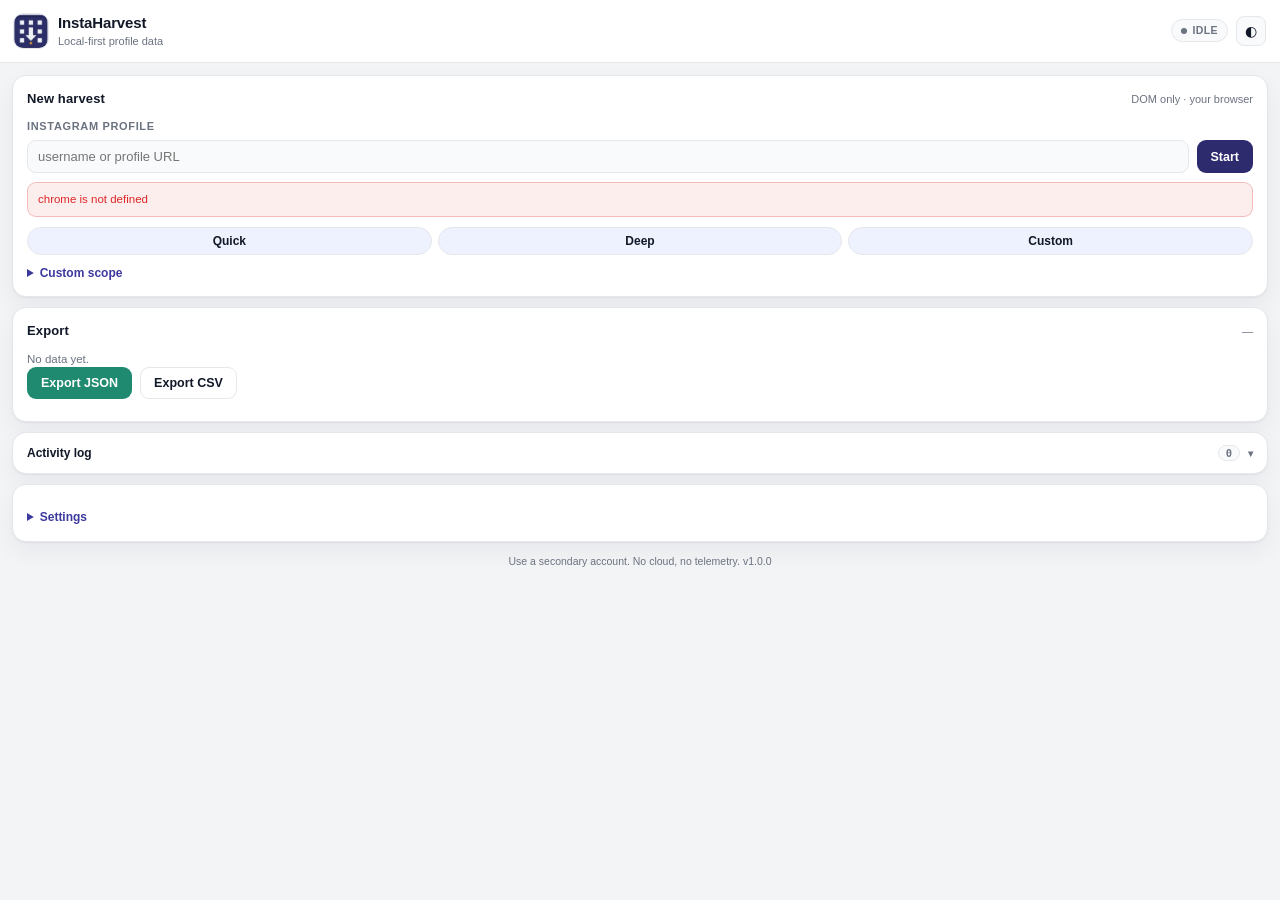
==== src/panel/panel.html @ 09737851 "backup and initialize" ====
<!doctype html>
<html lang="en" data-theme="auto">
  <head>
    <meta charset="utf-8" />
    <meta name="viewport" content="width=device-width, initial-scale=1" />
    <title>InstaHarvest</title>
    <link rel="stylesheet" href="panel.css" />
  </head>
  <body>
    <header class="app-header">
      <div class="brand">
        <img class="brand-icon" src="../../icons/Icon-48.png" alt="" />
        <div class="brand-text">
          <div class="brand-name">InstaHarvest</div>
          <div class="brand-tag">Local-first profile data</div>
        </div>
      </div>
      <div class="header-right">
        <span id="statusBadge" class="badge badge-idle">Idle</span>
        <button id="themeBtn" class="icon-btn" type="button" title="Toggle theme" aria-label="Toggle theme">◐</button>
      </div>
    </header>

    <main class="stack">
      <section class="card">
        <div class="card-head">
          <h2>New harvest</h2>
          <span class="hint-inline">DOM only · your browser</span>
        </div>

        <label class="field-label" for="profileInput">Instagram profile</label>
        <div class="row">
          <input id="profileInput" type="text" spellcheck="false" autocomplete="off" placeholder="username or profile URL" />
          <button id="startBtn" class="btn btn-primary" type="button">Start</button>
        </div>
        <div id="setupError" class="inline-error" hidden></div>

        <div class="presets" role="group" aria-label="Preset">
          <button class="chip" data-preset="quick" type="button">Quick</button>
          <button class="chip" data-preset="deep" type="button">Deep</button>
          <button class="chip" data-preset="custom" type="button">Custom</button>
        </div>
        <p class="hint" id="presetHint"></p>

        <details id="customBox" class="custom">
          <summary>Custom scope</summary>
          <div class="checks">
            <label><input type="checkbox" data-res="profile" /> Profile details</label>
            <label><input type="checkbox" data-res="posts" /> Posts</label>
            <label><input type="checkbox" data-res="reels" /> Reels</label>
            <label><input type="checkbox" data-res="followers" /> Followers</label>
            <label><input type="checkbox" data-res="following" /> Following</label>
            <label><input type="checkbox" data-res="comments" /> Comments</label>
            <label><input type="checkbox" data-res="likers" /> Likers</label>
            <label><input type="checkbox" data-res="carousel" /> Carousel slides</label>
          </div>
          <div class="caps-grid">
            <label>Max posts <input id="capPosts" type="number" min="0" step="1" /></label>
            <label>Max followers <input id="capFollowers" type="number" min="0" step="50" /></label>
            <label>Max following <input id="capFollowing" type="number" min="0" step="50" /></label>
            <label>Max likers / post <input id="capLikers" type="number" min="0" step="50" /></label>
            <label>Max comments / post <input id="capComments" type="number" min="0" step="50" /></label>
          </div>
        </details>
      </section>

      <section class="card" id="progressCard" hidden>
        <div class="card-head">
          <h2>Harvest</h2>
          <span id="jobMeta" class="hint-inline"></span>
        </div>
        <div class="job-line">
          <strong id="jobProfile">@</strong>
          <span id="jobState" class="state-pill state-pending">pending</span>
        </div>
        <div class="bar"><div id="jobBar" class="bar-fill"></div></div>
        <div id="stepsList" class="steps"></div>
        <div id="jobMessage" class="job-message" hidden></div>
        <div id="jobError" class="inline-error" hidden>
          <span id="jobErrorText"></span>
          <button id="retryInlineBtn" class="link-btn" type="button">Retry</button>
        </div>
        <div id="selectorsWarning" class="inline-warn" hidden></div>
      </section>

      <section class="card confirm" id="confirmCard" hidden>
        <div class="card-head">
          <h2 id="confirmTitle">Confirm</h2>
          <span class="badge badge-waiting">waiting for you</span>
        </div>
        <p id="confirmInstruction" class="confirm-text"></p>
        <p id="confirmWarning" class="inline-warn" hidden></p>
        <div class="confirm-actions">
          <button id="confirmBtn" class="btn btn-primary" type="button">Confirm</button>
          <button id="openBtn" class="btn btn-ghost" type="button" hidden>Open it for me</button>
        </div>
        <div class="confirm-secondary">
          <button id="skipBtn" class="link-btn" type="button">Skip this step</button>
          <button id="cancelBtn" class="link-btn danger-text" type="button">Cancel harvest</button>
        </div>
      </section>

      <section class="card" id="controlsCard" hidden>
        <div class="controls">
          <button id="pauseBtn" class="btn btn-ghost" type="button">Pause</button>
          <button id="resumeBtn" class="btn btn-primary" type="button" hidden>Resume</button>
          <button id="retryBtn" class="btn btn-ghost" type="button" hidden>Retry</button>
          <button id="stopBtn" class="btn btn-danger-ghost" type="button">Stop</button>
          <button id="newBtn" class="btn btn-ghost" type="button" hidden>New harvest</button>
        </div>
        <div class="controls-secondary">
          <button id="debugBtn" class="link-btn" type="button">Copy debug info</button>
        </div>
        <p id="sessionNote" class="hint" hidden></p>
      </section>

      <section class="card" id="exportCard">
        <div class="card-head">
          <h2>Export</h2>
          <span id="exportProfile" class="hint-inline">—</span>
        </div>
        <p id="exportCounts" class="hint">No data yet.</p>
        <div class="row">
          <button id="exportJsonBtn" class="btn btn-secondary" type="button">Export JSON</button>
          <button id="exportCsvBtn" class="btn btn-ghost" type="button">Export CSV</button>
        </div>
        <p id="exportNote" class="hint"></p>
      </section>

      <section class="card log-card">
        <button id="logToggle" class="log-toggle" type="button" aria-expanded="false">
          <span>Activity log</span>
          <span id="logCount" class="log-count">0</span>
          <span class="chev" aria-hidden="true">▾</span>
        </button>
        <div id="logBody" class="log-body" hidden>
          <div class="log-actions">
            <button id="clearLogBtn" class="link-btn" type="button">Clear log</button>
          </div>
          <ul id="logList" class="log-list"></ul>
        </div>
      </section>

      <section class="card settings">
        <details>
          <summary>Settings</summary>
          <div class="settings-body">
            <div class="settings-group">
              <div class="settings-title">Pacing</div>
              <label class="range-row">
                <span>Min delay</span>
                <input id="pacingMin" type="range" min="700" max="2000" step="50" />
                <span id="pacingMinVal" class="mono"></span>
              </label>
              <label class="range-row">
                <span>Max delay</span>
                <input id="pacingMax" type="range" min="700" max="2000" step="50" />
                <span id="pacingMaxVal" class="mono"></span>
              </label>
              <p class="hint">Every scroll and click is followed by a randomized pause inside this range.</p>
            </div>
            <div class="settings-group">
              <div class="settings-title">Caps</div>
              <div class="caps-grid">
                <label>Max posts <input id="setMaxPosts" type="number" min="0" /></label>
                <label>Max followers <input id="setMaxFollowers" type="number" min="0" /></label>
                <label>Max following <input id="setMaxFollowing" type="number" min="0" /></label>
                <label>Max likers / post <input id="setMaxLikers" type="number" min="0" /></label>
                <label>Max comments / post <input id="setMaxComments" type="number" min="0" /></label>
              </div>
            </div>
            <div class="settings-group">
              <div class="settings-title">Daily limits</div>
              <div class="caps-grid">
                <label>Profiles / day <input id="setMaxProfiles" type="number" min="1" /></label>
                <label>Minutes / day <input id="setMaxMinutes" type="number" min="1" /></label>
                <label>Break reminder <input id="setWarnMinutes" type="number" min="5" /></label>
              </div>
            </div>
            <div class="settings-save">
              <button id="saveSettingsBtn" class="btn btn-primary" type="button">Save settings</button>
              <span id="settingsNote" class="hint"></span>
            </div>
          </div>
        </details>
      </section>

      <footer class="app-footer">
        <span>Use a secondary account. No cloud, no telemetry. v<span id="versionText"></span></span>
      </footer>
    </main>

    <script type="module" src="panel.js"></script>
  </body>
</html>
---- src/panel/panel.css ----
:root {
  --primary: #2d2a6e;
  --primary-lift: #3d3a9e;
  --accent: #f5a524;
  --teal: #1f8a70;
  --red: #dc2626;
  --ink: #111827;
  --bg: #f3f4f6;
  --surface: #ffffff;
  --surface-soft: #f9fafb;
  --border: #e5e7eb;
  --text: #111827;
  --muted: #6b7280;
  --chip-bg: #eef2ff;
  --chip-active: #2d2a6e;
  --shadow: 0 1px 2px rgba(17, 24, 39, 0.05), 0 10px 24px rgba(17, 24, 39, 0.05);
  --mono: ui-monospace, SFMono-Regular, Menlo, Consolas, monospace;
}

:root[data-theme='dark'] {
  --primary: #3d3a9e;
  --primary-lift: #5754c9;
  --accent: #f5a524;
  --teal: #35b394;
  --red: #f87171;
  --ink: #e5e7eb;
  --bg: #0b0f1a;
  --surface: #151a2a;
  --surface-soft: #1b2233;
  --border: #232a3d;
  --text: #e5e7eb;
  --muted: #9ca3af;
  --chip-bg: #1e2740;
  --chip-active: #3d3a9e;
  --shadow: 0 1px 2px rgba(0, 0, 0, 0.4), 0 12px 28px rgba(0, 0, 0, 0.25);
}

@media (prefers-color-scheme: dark) {
  :root[data-theme='auto'] {
    --primary: #3d3a9e;
    --primary-lift: #5754c9;
    --accent: #f5a524;
    --teal: #35b394;
    --red: #f87171;
    --ink: #e5e7eb;
    --bg: #0b0f1a;
    --surface: #151a2a;
    --surface-soft: #1b2233;
    --border: #232a3d;
    --text: #e5e7eb;
    --muted: #9ca3af;
    --chip-bg: #1e2740;
    --chip-active: #3d3a9e;
    --shadow: 0 1px 2px rgba(0, 0, 0, 0.4), 0 12px 28px rgba(0, 0, 0, 0.25);
  }
}

* {
  box-sizing: border-box;
}

[hidden] {
  display: none !important;
}

html,
body {
  margin: 0;
  padding: 0;
}

body {
  background: var(--bg);
  color: var(--text);
  font-family: -apple-system, BlinkMacSystemFont, 'Segoe UI', Roboto, Helvetica, Arial, sans-serif;
  font-size: 13px;
  line-height: 1.45;
  min-width: 320px;
}

.app-header {
  position: sticky;
  top: 0;
  z-index: 5;
  display: flex;
  align-items: center;
  justify-content: space-between;
  gap: 10px;
  padding: 12px 14px;
  background: var(--surface);
  border-bottom: 1px solid var(--border);
}

.brand {
  display: flex;
  align-items: center;
  gap: 10px;
  min-width: 0;
}

.brand-icon {
  width: 34px;
  height: 34px;
  border-radius: 9px;
  box-shadow: 0 0 0 1px var(--border);
}

.brand-name {
  font-weight: 700;
  font-size: 15px;
  letter-spacing: -0.01em;
  color: var(--ink);
}

.brand-tag {
  font-size: 11px;
  color: var(--muted);
}

.header-right {
  display: flex;
  align-items: center;
  gap: 8px;
}

.icon-btn {
  width: 30px;
  height: 30px;
  border-radius: 8px;
  border: 1px solid var(--border);
  background: var(--surface-soft);
  color: var(--text);
  cursor: pointer;
  font-size: 14px;
  line-height: 1;
}

.icon-btn:hover {
  border-color: var(--primary-lift);
  color: var(--primary-lift);
}

.stack {
  display: flex;
  flex-direction: column;
  gap: 10px;
  padding: 12px;
}

.card {
  background: var(--surface);
  border: 1px solid var(--border);
  border-radius: 14px;
  padding: 14px;
  box-shadow: var(--shadow);
}

.card-head {
  display: flex;
  align-items: baseline;
  justify-content: space-between;
  gap: 8px;
  margin-bottom: 10px;
}

h2 {
  margin: 0;
  font-size: 13px;
  font-weight: 700;
  letter-spacing: 0.01em;
}

.hint-inline {
  font-size: 11px;
  color: var(--muted);
  white-space: nowrap;
  overflow: hidden;
  text-overflow: ellipsis;
  max-width: 55%;
}

.field-label {
  display: block;
  font-size: 11px;
  font-weight: 600;
  text-transform: uppercase;
  letter-spacing: 0.06em;
  color: var(--muted);
  margin-bottom: 6px;
}

.row {
  display: flex;
  gap: 8px;
}

input[type='text'],
input[type='number'] {
  width: 100%;
  min-width: 0;
  padding: 8px 10px;
  border-radius: 9px;
  border: 1px solid var(--border);
  background: var(--surface-soft);
  color: var(--text);
  font-size: 13px;
  outline: none;
}

input[type='text']:focus,
input[type='number']:focus {
  border-color: var(--primary-lift);
  box-shadow: 0 0 0 3px rgba(61, 58, 158, 0.15);
}

.btn {
  border-radius: 9px;
  border: 1px solid transparent;
  padding: 8px 13px;
  font-size: 12.5px;
  font-weight: 600;
  cursor: pointer;
  white-space: nowrap;
  transition: transform 0.02s ease, background 0.15s ease, border-color 0.15s ease;
}

.btn:active {
  transform: translateY(1px);
}

.btn-primary {
  background: var(--primary);
  color: #fff;
}

.btn-primary:hover {
  background: var(--primary-lift);
}

.btn-secondary {
  background: var(--teal);
  color: #fff;
}

.btn-secondary:hover {
  filter: brightness(1.06);
}

.btn-ghost {
  background: transparent;
  color: var(--text);
  border-color: var(--border);
}

.btn-ghost:hover {
  border-color: var(--primary-lift);
  color: var(--primary-lift);
}

.btn-danger-ghost {
  background: transparent;
  color: var(--red);
  border-color: rgba(220, 38, 38, 0.4);
}

.btn-danger-ghost:hover {
  background: rgba(220, 38, 38, 0.08);
}

.btn:disabled {
  opacity: 0.5;
  cursor: not-allowed;
}

.link-btn {
  background: none;
  border: none;
  padding: 0;
  color: var(--primary-lift);
  font-size: 12px;
  cursor: pointer;
  text-decoration: underline;
  text-underline-offset: 2px;
}

.danger-text {
  color: var(--red);
}

.presets {
  display: flex;
  gap: 6px;
  margin-top: 10px;
}

.chip {
  flex: 1;
  padding: 6px 8px;
  border-radius: 999px;
  border: 1px solid var(--border);
  background: var(--chip-bg);
  color: var(--text);
  font-size: 12px;
  font-weight: 600;
  cursor: pointer;
}

.chip:hover {
  border-color: var(--primary-lift);
}

.chip.active {
  background: var(--chip-active);
  border-color: var(--chip-active);
  color: #fff;
}

.hint {
  margin: 8px 0 0;
  font-size: 11.5px;
  color: var(--muted);
}

.custom summary,
.settings summary {
  cursor: pointer;
  font-size: 12px;
  font-weight: 600;
  color: var(--primary-lift);
  margin-top: 10px;
}

.checks {
  display: grid;
  grid-template-columns: 1fr 1fr;
  gap: 6px 10px;
  margin: 10px 0;
  font-size: 12px;
}

.checks label {
  display: flex;
  align-items: center;
  gap: 6px;
  color: var(--text);
}

input[type='checkbox'] {
  accent-color: var(--primary);
  width: 14px;
  height: 14px;
}

.caps-grid {
  display: grid;
  grid-template-columns: 1fr 1fr;
  gap: 8px;
  margin-top: 6px;
}

.caps-grid label {
  display: flex;
  flex-direction: column;
  gap: 4px;
  font-size: 11px;
  color: var(--muted);
}

.badge {
  display: inline-flex;
  align-items: center;
  gap: 5px;
  padding: 3px 9px;
  border-radius: 999px;
  font-size: 10.5px;
  font-weight: 700;
  text-transform: uppercase;
  letter-spacing: 0.04em;
  border: 1px solid transparent;
}

.badge::before {
  content: '';
  width: 6px;
  height: 6px;
  border-radius: 50%;
  background: currentColor;
}

.badge-idle {
  color: var(--muted);
  background: var(--surface-soft);
  border-color: var(--border);
}

.badge-running {
  color: var(--primary-lift);
  background: rgba(61, 58, 158, 0.12);
}

.badge-waiting {
  color: #b45309;
  background: rgba(245, 165, 36, 0.16);
}

.badge-done {
  color: var(--teal);
  background: rgba(31, 138, 112, 0.13);
}

.badge-paused,
.badge-stopped {
  color: var(--red);
  background: rgba(220, 38, 38, 0.1);
}

.job-line {
  display: flex;
  align-items: center;
  gap: 8px;
  margin-bottom: 8px;
}

.job-line strong {
  font-size: 14px;
}

.state-pill {
  font-size: 10px;
  font-weight: 700;
  text-transform: uppercase;
  letter-spacing: 0.04em;
  padding: 2px 8px;
  border-radius: 999px;
}

.state-pending {
  color: var(--muted);
  background: var(--surface-soft);
}

.state-running {
  color: var(--primary-lift);
  background: rgba(61, 58, 158, 0.14);
}

.state-waiting {
  color: #b45309;
  background: rgba(245, 165, 36, 0.18);
}

.state-done {
  color: var(--teal);
  background: rgba(31, 138, 112, 0.15);
}

.state-skipped {
  color: var(--muted);
  background: var(--surface-soft);
}

.state-error,
.state-stopped {
  color: var(--red);
  background: rgba(220, 38, 38, 0.12);
}

.bar {
  height: 8px;
  border-radius: 999px;
  background: var(--surface-soft);
  border: 1px solid var(--border);
  overflow: hidden;
}

.bar-fill {
  height: 100%;
  width: 0%;
  border-radius: 999px;
  background: linear-gradient(90deg, var(--primary-lift), var(--accent));
  transition: width 0.35s ease;
}

.steps {
  display: flex;
  flex-direction: column;
  gap: 6px;
  margin-top: 10px;
}

.step-row {
  display: grid;
  grid-template-columns: 1fr auto;
  gap: 4px 10px;
  padding: 8px 10px;
  border-radius: 10px;
  background: var(--surface-soft);
  border: 1px solid var(--border);
}

.step-label {
  font-weight: 600;
  font-size: 12px;
}

.step-count {
  font-family: var(--mono);
  font-size: 11px;
  color: var(--muted);
  text-align: right;
  white-space: nowrap;
}

.step-msg {
  grid-column: 1 / -1;
  font-size: 11px;
  color: var(--muted);
  overflow: hidden;
  text-overflow: ellipsis;
  white-space: nowrap;
}

.step-row.is-active {
  border-color: var(--accent);
  box-shadow: 0 0 0 1px rgba(245, 165, 36, 0.35);
}

.step-row.is-error {
  border-color: rgba(220, 38, 38, 0.5);
}

.job-message {
  margin-top: 10px;
  font-size: 12px;
  color: var(--muted);
}

.inline-error,
.inline-warn {
  display: flex;
  align-items: center;
  gap: 8px;
  flex-wrap: wrap;
  margin-top: 9px;
  padding: 8px 10px;
  border-radius: 9px;
  font-size: 11.5px;
  line-height: 1.4;
}

.inline-error {
  color: var(--red);
  background: rgba(220, 38, 38, 0.08);
  border: 1px solid rgba(220, 38, 38, 0.25);
}

.inline-warn {
  color: #92400e;
  background: rgba(245, 165, 36, 0.12);
  border: 1px solid rgba(245, 165, 36, 0.35);
}

:root[data-theme='dark'] .inline-warn {
  color: #fbbf24;
}

.confirm {
  border-left: 4px solid var(--accent);
}

.confirm-text {
  margin: 0 0 10px;
  font-size: 12.5px;
  line-height: 1.5;
}

.confirm-actions {
  display: flex;
  flex-wrap: wrap;
  gap: 8px;
}

.confirm-secondary {
  display: flex;
  justify-content: space-between;
  margin-top: 10px;
}

.controls {
  display: flex;
  flex-wrap: wrap;
  gap: 8px;
}

.controls-secondary {
  margin-top: 8px;
}

.log-card {
  padding: 0;
  overflow: hidden;
}

.log-toggle {
  width: 100%;
  display: flex;
  align-items: center;
  gap: 8px;
  padding: 12px 14px;
  background: none;
  border: none;
  color: var(--text);
  font-size: 12px;
  font-weight: 600;
  cursor: pointer;
  text-align: left;
}

.log-count {
  margin-left: auto;
  font-family: var(--mono);
  font-size: 10.5px;
  color: var(--muted);
  background: var(--surface-soft);
  border: 1px solid var(--border);
  border-radius: 999px;
  padding: 1px 7px;
}

.chev {
  font-size: 10px;
  color: var(--muted);
}

.log-body {
  border-top: 1px solid var(--border);
  padding: 8px 10px 10px;
}

.log-actions {
  text-align: right;
  padding: 2px 2px 6px;
}

.log-list {
  list-style: none;
  margin: 0;
  padding: 0;
  max-height: 190px;
  overflow-y: auto;
  font-family: var(--mono);
  font-size: 10.5px;
  line-height: 1.5;
}

.log-list li {
  display: grid;
  grid-template-columns: auto auto 1fr;
  gap: 7px;
  padding: 3px 0;
  border-bottom: 1px dashed var(--border);
}

.log-list li:last-child {
  border-bottom: none;
}

.log-time {
  color: var(--muted);
}

.log-level {
  text-transform: uppercase;
  font-size: 9px;
  font-weight: 700;
  letter-spacing: 0.05em;
  padding-top: 1px;
}

.log-info .log-level {
  color: var(--primary-lift);
}

.log-success .log-level {
  color: var(--teal);
}

.log-warn .log-level {
  color: #b45309;
}

.log-error .log-level {
  color: var(--red);
}

.settings-body {
  margin-top: 10px;
  display: flex;
  flex-direction: column;
  gap: 12px;
}

.settings-group {
  border-top: 1px solid var(--border);
  padding-top: 10px;
}

.settings-title {
  font-size: 11px;
  font-weight: 700;
  text-transform: uppercase;
  letter-spacing: 0.06em;
  color: var(--muted);
  margin-bottom: 6px;
}

.range-row {
  display: grid;
  grid-template-columns: 74px 1fr 52px;
  align-items: center;
  gap: 8px;
  font-size: 11.5px;
  color: var(--muted);
  margin-bottom: 4px;
}

input[type='range'] {
  width: 100%;
  accent-color: var(--accent);
}

.mono {
  font-family: var(--mono);
  font-size: 11px;
  text-align: right;
  color: var(--text);
}

.settings-save {
  display: flex;
  align-items: center;
  gap: 10px;
}

.app-footer {
  padding: 2px 4px 14px;
  font-size: 10.5px;
  color: var(--muted);
  text-align: center;
}
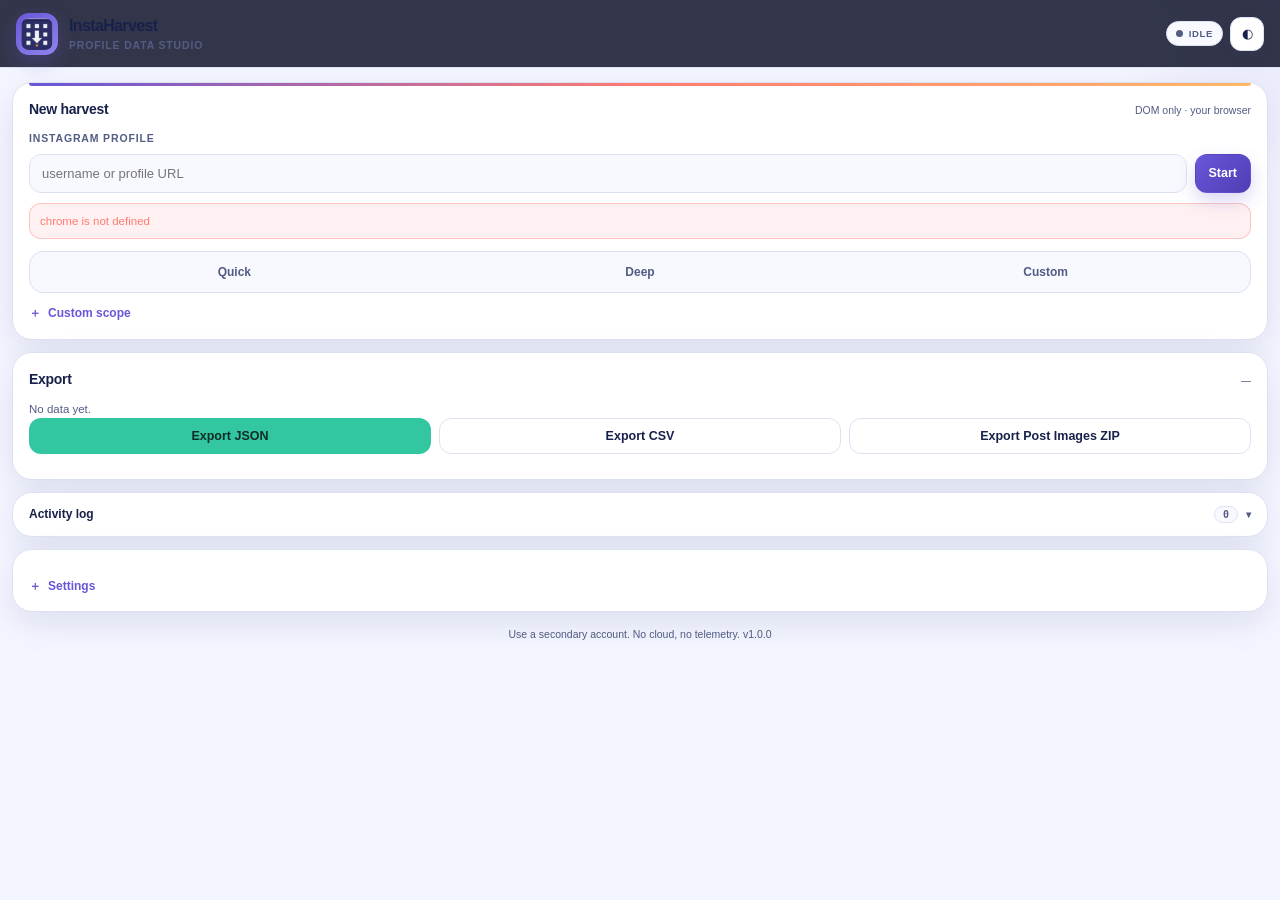
==== commit 63dc1a3f: "feat: overhaul UI, exports, documentation, and guide page" ====
--- a/src/panel/panel.html
+++ b/src/panel/panel.html
@@ -7,12 +7,28 @@
     <link rel="stylesheet" href="panel.css" />
   </head>
   <body>
+    <div id="splashScreen" class="splash-screen" role="status" aria-live="polite">
+      <div class="splash-orb splash-orb-one"></div>
+      <div class="splash-orb splash-orb-two"></div>
+      <div class="splash-card">
+        <div class="splash-logo-wrap">
+          <img class="splash-logo" src="../../icons/Icon-128.png" alt="InstaHarvest" />
+          <span class="splash-spark splash-spark-one">✦</span>
+          <span class="splash-spark splash-spark-two">✦</span>
+        </div>
+        <div class="splash-title">InstaHarvest</div>
+        <div class="splash-tag">Profile Data Studio</div>
+        <div class="splash-progress" aria-hidden="true"><span></span></div>
+        <div class="splash-status">Preparing your workspace…</div>
+      </div>
+    </div>
+
     <header class="app-header">
       <div class="brand">
         <img class="brand-icon" src="../../icons/Icon-48.png" alt="" />
         <div class="brand-text">
           <div class="brand-name">InstaHarvest</div>
-          <div class="brand-tag">Local-first profile data</div>
+          <div class="brand-tag">Profile Data Studio</div>
         </div>
       </div>
       <div class="header-right">
@@ -123,6 +139,7 @@
         <div class="row">
           <button id="exportJsonBtn" class="btn btn-secondary" type="button">Export JSON</button>
           <button id="exportCsvBtn" class="btn btn-ghost" type="button">Export CSV</button>
+          <button id="exportZipBtn" class="btn btn-ghost" type="button">Export Post Images ZIP</button>
         </div>
         <p id="exportNote" class="hint"></p>
       </section>
--- a/src/panel/panel.css
+++ b/src/panel/panel.css
@@ -1,158 +1,271 @@
 :root {
-  --primary: #2d2a6e;
-  --primary-lift: #3d3a9e;
-  --accent: #f5a524;
-  --teal: #1f8a70;
-  --red: #dc2626;
-  --ink: #111827;
-  --bg: #f3f4f6;
+  --ink: #18214a;
+  --ink-2: #535c83;
+  --canvas: #f4f6ff;
   --surface: #ffffff;
-  --surface-soft: #f9fafb;
-  --border: #e5e7eb;
-  --text: #111827;
-  --muted: #6b7280;
-  --chip-bg: #eef2ff;
-  --chip-active: #2d2a6e;
-  --shadow: 0 1px 2px rgba(17, 24, 39, 0.05), 0 10px 24px rgba(17, 24, 39, 0.05);
+  --surface-2: #f8f9ff;
+  --line: #dde2f3;
+  --line-strong: #cbd2eb;
+  --violet: #6857d9;
+  --violet-dark: #4e3eb4;
+  --violet-soft: #eeeafd;
+  --coral: #ff7b72;
+  --orange: #ffb768;
+  --mint: #32c7a1;
+  --mint-soft: #e7f9f3;
+  --shadow: 0 12px 34px rgba(38, 48, 105, 0.11);
   --mono: ui-monospace, SFMono-Regular, Menlo, Consolas, monospace;
 }
 
 :root[data-theme='dark'] {
-  --primary: #3d3a9e;
-  --primary-lift: #5754c9;
-  --accent: #f5a524;
-  --teal: #35b394;
-  --red: #f87171;
-  --ink: #e5e7eb;
-  --bg: #0b0f1a;
-  --surface: #151a2a;
-  --surface-soft: #1b2233;
-  --border: #232a3d;
-  --text: #e5e7eb;
-  --muted: #9ca3af;
-  --chip-bg: #1e2740;
-  --chip-active: #3d3a9e;
-  --shadow: 0 1px 2px rgba(0, 0, 0, 0.4), 0 12px 28px rgba(0, 0, 0, 0.25);
+  --ink: #f4f5ff;
+  --ink-2: #b0b6d3;
+  --canvas: #111427;
+  --surface: #191c31;
+  --surface-2: #20243a;
+  --line: #303550;
+  --line-strong: #444960;
+  --violet: #9785ff;
+  --violet-dark: #b2a6ff;
+  --violet-soft: #2c2a4f;
+  --coral: #ff8d86;
+  --orange: #ffc57a;
+  --mint: #62d6b7;
+  --mint-soft: #203b38;
+  --shadow: 0 14px 36px rgba(0, 0, 0, 0.28);
 }
 
 @media (prefers-color-scheme: dark) {
   :root[data-theme='auto'] {
-    --primary: #3d3a9e;
-    --primary-lift: #5754c9;
-    --accent: #f5a524;
-    --teal: #35b394;
-    --red: #f87171;
-    --ink: #e5e7eb;
-    --bg: #0b0f1a;
-    --surface: #151a2a;
-    --surface-soft: #1b2233;
-    --border: #232a3d;
-    --text: #e5e7eb;
-    --muted: #9ca3af;
-    --chip-bg: #1e2740;
-    --chip-active: #3d3a9e;
-    --shadow: 0 1px 2px rgba(0, 0, 0, 0.4), 0 12px 28px rgba(0, 0, 0, 0.25);
+    --ink: #f4f5ff;
+    --ink-2: #b0b6d3;
+    --canvas: #111427;
+    --surface: #191c31;
+    --surface-2: #20243a;
+    --line: #303550;
+    --line-strong: #444960;
+    --violet: #9785ff;
+    --violet-dark: #b2a6ff;
+    --violet-soft: #2c2a4f;
+    --coral: #ff8d86;
+    --orange: #ffc57a;
+    --mint: #62d6b7;
+    --mint-soft: #203b38;
+    --shadow: 0 14px 36px rgba(0, 0, 0, 0.28);
   }
 }
 
-* {
-  box-sizing: border-box;
-}
-
-[hidden] {
-  display: none !important;
-}
-
-html,
+* { box-sizing: border-box; }
+[hidden] { display: none !important; }
+
+html, body { margin: 0; min-height: 100%; }
+
+.splash-screen {
+  position: fixed;
+  inset: 0;
+  z-index: 1000;
+  display: grid;
+  place-items: center;
+  overflow: hidden;
+  background:
+    linear-gradient(145deg, rgba(104, 87, 217, 0.96), rgba(78, 62, 180, 0.98)),
+    var(--violet);
+  color: #fff;
+  transition: opacity 0.38s ease, visibility 0.38s ease;
+}
+
+.splash-screen.is-leaving {
+  opacity: 0;
+  visibility: hidden;
+  pointer-events: none;
+}
+
+.splash-card {
+  position: relative;
+  z-index: 2;
+  display: flex;
+  flex-direction: column;
+  align-items: center;
+  width: min(280px, calc(100% - 48px));
+  text-align: center;
+  animation: splash-in 0.65s cubic-bezier(.2,.8,.2,1) both;
+}
+
+.splash-logo-wrap {
+  position: relative;
+  margin-bottom: 18px;
+}
+
+.splash-logo {
+  width: 86px;
+  height: 86px;
+  display: block;
+  border: 1px solid rgba(255,255,255,.34);
+  border-radius: 24px;
+  background: rgba(255,255,255,.12);
+  padding: 8px;
+  box-shadow:
+    0 18px 45px rgba(31, 24, 96, 0.28),
+    inset 0 1px 0 rgba(255,255,255,.24);
+  animation: logo-float 2.4s ease-in-out infinite;
+}
+
+.splash-spark {
+  position: absolute;
+  color: #ffd66d;
+  font-size: 16px;
+  animation: sparkle 1.8s ease-in-out infinite;
+}
+.splash-spark-one { top: 4px; right: -18px; }
+.splash-spark-two { bottom: 8px; left: -16px; animation-delay: .55s; }
+
+.splash-title {
+  font-size: 27px;
+  font-weight: 900;
+  letter-spacing: -0.055em;
+  text-shadow: 0 8px 24px rgba(31,24,96,.18);
+}
+
+.splash-tag {
+  margin-top: 3px;
+  color: rgba(255,255,255,.78);
+  font-size: 10.5px;
+  font-weight: 800;
+  text-transform: uppercase;
+  letter-spacing: .16em;
+}
+
+.splash-progress {
+  width: 170px;
+  height: 4px;
+  overflow: hidden;
+  margin-top: 24px;
+  border-radius: 999px;
+  background: rgba(255,255,255,.18);
+}
+
+.splash-progress span {
+  display: block;
+  width: 45%;
+  height: 100%;
+  border-radius: inherit;
+  background: linear-gradient(90deg, #fff, #ffd66d);
+  animation: splash-load 1.15s ease-in-out infinite;
+}
+
+.splash-status {
+  margin-top: 10px;
+  color: rgba(255,255,255,.82);
+  font-size: 11.5px;
+  font-weight: 700;
+}
+
+.splash-orb {
+  position: absolute;
+  border-radius: 50%;
+  filter: blur(1px);
+  opacity: .22;
+}
+.splash-orb-one { width: 240px; height: 240px; top: -130px; right: -100px; background: #ffb768; }
+.splash-orb-two { width: 210px; height: 210px; bottom: -140px; left: -100px; background: #62d6b7; }
+
+@keyframes splash-in {
+  from { opacity: 0; transform: translateY(14px) scale(.96); }
+  to { opacity: 1; transform: translateY(0) scale(1); }
+}
+@keyframes logo-float { 50% { transform: translateY(-5px) rotate(1deg); } }
+@keyframes sparkle { 50% { transform: scale(1.3) rotate(12deg); opacity: .55; } }
+@keyframes splash-load {
+  0% { transform: translateX(-110%); }
+  55% { transform: translateX(90%); }
+  100% { transform: translateX(245%); }
+}
+
+@media (prefers-reduced-motion: reduce) {
+  .splash-logo, .splash-spark, .splash-progress span { animation: none; }
+  .splash-screen { transition: none; }
+}
+
 body {
-  margin: 0;
-  padding: 0;
-}
-
-body {
-  background: var(--bg);
-  color: var(--text);
-  font-family: -apple-system, BlinkMacSystemFont, 'Segoe UI', Roboto, Helvetica, Arial, sans-serif;
+  min-width: 320px;
+  background:
+    radial-gradient(circle at 100% 0%, rgba(104, 87, 217, 0.10), transparent 180px),
+    var(--canvas);
+  color: var(--ink);
+  font-family: Inter, -apple-system, BlinkMacSystemFont, "Segoe UI", sans-serif;
   font-size: 13px;
   line-height: 1.45;
-  min-width: 320px;
 }
 
 .app-header {
   position: sticky;
   top: 0;
-  z-index: 5;
+  z-index: 10;
   display: flex;
   align-items: center;
   justify-content: space-between;
-  gap: 10px;
-  padding: 12px 14px;
-  background: var(--surface);
-  border-bottom: 1px solid var(--border);
-}
-
-.brand {
-  display: flex;
-  align-items: center;
-  gap: 10px;
-  min-width: 0;
-}
+  min-height: 68px;
+  padding: 12px 16px;
+  background: rgba(255, 255, 255, 0.82);
+  border-bottom: 1px solid rgba(203, 210, 235, 0.75);
+  backdrop-filter: blur(16px);
+}
+
+:root[data-theme='dark'] .app-header,
+:root[data-theme='auto'] .app-header {
+  background: rgba(25, 28, 49, 0.88);
+  border-bottom-color: var(--line);
+}
+
+.brand { display: flex; align-items: center; gap: 11px; min-width: 0; }
 
 .brand-icon {
+  width: 42px;
+  height: 42px;
+  padding: 5px;
+  border-radius: 13px;
+  background: linear-gradient(145deg, var(--violet), #9183ef);
+  box-shadow: 0 8px 18px rgba(104, 87, 217, 0.25);
+}
+
+.brand-name { font-size: 16px; font-weight: 850; letter-spacing: -0.04em; }
+.brand-tag { margin-top: 1px; color: var(--ink-2); font-size: 10.5px; font-weight: 700; text-transform: uppercase; letter-spacing: 0.08em; }
+
+.header-right { display: flex; align-items: center; gap: 7px; }
+
+.icon-btn {
   width: 34px;
   height: 34px;
-  border-radius: 9px;
-  box-shadow: 0 0 0 1px var(--border);
-}
-
-.brand-name {
-  font-weight: 700;
-  font-size: 15px;
-  letter-spacing: -0.01em;
+  border: 1px solid var(--line);
+  border-radius: 11px;
+  background: var(--surface);
   color: var(--ink);
-}
-
-.brand-tag {
-  font-size: 11px;
-  color: var(--muted);
-}
-
-.header-right {
-  display: flex;
-  align-items: center;
-  gap: 8px;
-}
-
-.icon-btn {
-  width: 30px;
-  height: 30px;
-  border-radius: 8px;
-  border: 1px solid var(--border);
-  background: var(--surface-soft);
-  color: var(--text);
   cursor: pointer;
-  font-size: 14px;
-  line-height: 1;
-}
-
-.icon-btn:hover {
-  border-color: var(--primary-lift);
-  color: var(--primary-lift);
-}
-
-.stack {
-  display: flex;
-  flex-direction: column;
-  gap: 10px;
-  padding: 12px;
-}
+  box-shadow: 0 4px 12px rgba(38, 48, 105, 0.06);
+}
+
+.icon-btn:hover { border-color: var(--violet); color: var(--violet); transform: translateY(-1px); }
+
+.stack { display: flex; flex-direction: column; gap: 12px; padding: 14px 12px 18px; }
 
 .card {
+  position: relative;
+  padding: 16px;
+  border: 1px solid var(--line);
+  border-radius: 20px;
   background: var(--surface);
-  border: 1px solid var(--border);
-  border-radius: 14px;
-  padding: 14px;
   box-shadow: var(--shadow);
+}
+
+.card:first-of-type::before {
+  content: "";
+  position: absolute;
+  left: 16px;
+  right: 16px;
+  top: 0;
+  height: 3px;
+  border-radius: 0 0 999px 999px;
+  background: linear-gradient(90deg, var(--violet), var(--coral), var(--orange));
 }
 
 .card-head {
@@ -160,591 +273,298 @@
   align-items: baseline;
   justify-content: space-between;
   gap: 8px;
-  margin-bottom: 10px;
+  margin-bottom: 12px;
 }
 
 h2 {
   margin: 0;
-  font-size: 13px;
-  font-weight: 700;
-  letter-spacing: 0.01em;
+  font-size: 14px;
+  font-weight: 850;
+  letter-spacing: -0.02em;
 }
 
 .hint-inline {
-  font-size: 11px;
-  color: var(--muted);
+  max-width: 56%;
+  overflow: hidden;
+  color: var(--ink-2);
+  font-size: 10.5px;
+  text-overflow: ellipsis;
   white-space: nowrap;
-  overflow: hidden;
-  text-overflow: ellipsis;
-  max-width: 55%;
 }
 
 .field-label {
   display: block;
-  font-size: 11px;
-  font-weight: 600;
+  margin-bottom: 7px;
+  color: var(--ink-2);
+  font-size: 10.5px;
+  font-weight: 800;
   text-transform: uppercase;
-  letter-spacing: 0.06em;
-  color: var(--muted);
-  margin-bottom: 6px;
-}
-
-.row {
-  display: flex;
-  gap: 8px;
-}
-
-input[type='text'],
-input[type='number'] {
+  letter-spacing: 0.08em;
+}
+
+.row { display: flex; gap: 8px; }
+
+#exportCard .row { flex-wrap: wrap; }
+#exportCard .row .btn { flex: 1 1 128px; }
+
+input[type='text'], input[type='number'] {
   width: 100%;
   min-width: 0;
-  padding: 8px 10px;
-  border-radius: 9px;
-  border: 1px solid var(--border);
-  background: var(--surface-soft);
-  color: var(--text);
+  border: 1px solid var(--line);
+  border-radius: 12px;
+  background: var(--surface-2);
+  color: var(--ink);
+  padding: 11px 12px;
   font-size: 13px;
   outline: none;
-}
-
-input[type='text']:focus,
-input[type='number']:focus {
-  border-color: var(--primary-lift);
-  box-shadow: 0 0 0 3px rgba(61, 58, 158, 0.15);
+  transition: 0.16s ease;
+}
+
+input[type='text']:focus, input[type='number']:focus {
+  border-color: var(--violet);
+  background: var(--surface);
+  box-shadow: 0 0 0 4px rgba(104, 87, 217, 0.11);
 }
 
 .btn {
-  border-radius: 9px;
   border: 1px solid transparent;
-  padding: 8px 13px;
+  border-radius: 12px;
+  padding: 10px 13px;
   font-size: 12.5px;
-  font-weight: 600;
+  font-weight: 800;
   cursor: pointer;
   white-space: nowrap;
-  transition: transform 0.02s ease, background 0.15s ease, border-color 0.15s ease;
-}
-
-.btn:active {
-  transform: translateY(1px);
-}
-
+  transition: transform 0.12s ease, box-shadow 0.12s ease, filter 0.12s ease;
+}
+
+.btn:active { transform: translateY(1px) scale(0.99); }
 .btn-primary {
-  background: var(--primary);
+  background: linear-gradient(135deg, var(--violet), var(--violet-dark));
   color: #fff;
-}
-
-.btn-primary:hover {
-  background: var(--primary-lift);
-}
-
-.btn-secondary {
-  background: var(--teal);
-  color: #fff;
-}
-
-.btn-secondary:hover {
-  filter: brightness(1.06);
-}
-
-.btn-ghost {
-  background: transparent;
-  color: var(--text);
-  border-color: var(--border);
-}
-
-.btn-ghost:hover {
-  border-color: var(--primary-lift);
-  color: var(--primary-lift);
-}
-
-.btn-danger-ghost {
-  background: transparent;
-  color: var(--red);
-  border-color: rgba(220, 38, 38, 0.4);
-}
-
-.btn-danger-ghost:hover {
-  background: rgba(220, 38, 38, 0.08);
-}
-
-.btn:disabled {
-  opacity: 0.5;
-  cursor: not-allowed;
-}
+  box-shadow: 0 8px 18px rgba(104, 87, 217, 0.24);
+}
+.btn-primary:hover { filter: brightness(1.06); box-shadow: 0 10px 22px rgba(104, 87, 217, 0.30); }
+.btn-secondary { background: var(--mint); color: #102d27; }
+.btn-secondary:hover { filter: brightness(1.03); }
+.btn-ghost { border-color: var(--line); background: var(--surface); color: var(--ink); }
+.btn-ghost:hover { border-color: var(--violet); color: var(--violet); background: var(--violet-soft); }
+.btn-danger-ghost { border-color: rgba(255, 123, 114, 0.42); background: transparent; color: var(--coral); }
+.btn:disabled { opacity: 0.48; cursor: not-allowed; box-shadow: none; }
 
 .link-btn {
+  border: none;
   background: none;
-  border: none;
   padding: 0;
-  color: var(--primary-lift);
+  color: var(--violet);
   font-size: 12px;
+  font-weight: 800;
   cursor: pointer;
   text-decoration: underline;
-  text-underline-offset: 2px;
-}
-
-.danger-text {
-  color: var(--red);
-}
+  text-underline-offset: 3px;
+}
+.danger-text { color: var(--coral); }
 
 .presets {
-  display: flex;
-  gap: 6px;
-  margin-top: 10px;
+  display: grid;
+  grid-template-columns: repeat(3, 1fr);
+  gap: 7px;
+  margin-top: 12px;
+  padding: 5px;
+  border: 1px solid var(--line);
+  border-radius: 14px;
+  background: var(--surface-2);
 }
 
 .chip {
-  flex: 1;
-  padding: 6px 8px;
-  border-radius: 999px;
-  border: 1px solid var(--border);
-  background: var(--chip-bg);
-  color: var(--text);
+  border: none;
+  border-radius: 10px;
+  background: transparent;
+  color: var(--ink-2);
+  padding: 8px 6px;
   font-size: 12px;
-  font-weight: 600;
+  font-weight: 800;
   cursor: pointer;
 }
-
-.chip:hover {
-  border-color: var(--primary-lift);
-}
-
+.chip:hover { color: var(--violet); }
 .chip.active {
-  background: var(--chip-active);
-  border-color: var(--chip-active);
+  background: var(--violet);
   color: #fff;
-}
-
-.hint {
-  margin: 8px 0 0;
-  font-size: 11.5px;
-  color: var(--muted);
-}
-
-.custom summary,
-.settings summary {
+  box-shadow: 0 6px 14px rgba(104, 87, 217, 0.22);
+}
+
+.hint { margin: 9px 0 0; color: var(--ink-2); font-size: 11.5px; }
+
+.custom summary, .settings summary {
+  margin-top: 12px;
+  color: var(--violet);
+  font-size: 12px;
+  font-weight: 850;
   cursor: pointer;
-  font-size: 12px;
-  font-weight: 600;
-  color: var(--primary-lift);
-  margin-top: 10px;
-}
+  list-style: none;
+}
+.custom summary::before, .settings summary::before { content: "＋"; margin-right: 7px; }
+.custom[open] summary::before, .settings details[open] summary::before { content: "−"; }
 
 .checks {
   display: grid;
   grid-template-columns: 1fr 1fr;
-  gap: 6px 10px;
-  margin: 10px 0;
+  gap: 8px 10px;
+  margin: 12px 0 10px;
   font-size: 12px;
 }
-
-.checks label {
-  display: flex;
-  align-items: center;
-  gap: 6px;
-  color: var(--text);
-}
+.checks label { display: flex; align-items: center; gap: 7px; }
+.checks label:has(input:checked) { color: var(--violet); font-weight: 700; }
 
 input[type='checkbox'] {
-  accent-color: var(--primary);
-  width: 14px;
-  height: 14px;
+  width: 16px;
+  height: 16px;
+  accent-color: var(--violet);
 }
 
 .caps-grid {
   display: grid;
   grid-template-columns: 1fr 1fr;
   gap: 8px;
-  margin-top: 6px;
-}
-
+  margin-top: 8px;
+}
 .caps-grid label {
   display: flex;
   flex-direction: column;
-  gap: 4px;
-  font-size: 11px;
-  color: var(--muted);
-}
+  gap: 5px;
+  color: var(--ink-2);
+  font-size: 10.5px;
+  font-weight: 700;
+}
+.caps-grid input { padding: 9px 10px; }
 
 .badge {
   display: inline-flex;
   align-items: center;
-  gap: 5px;
-  padding: 3px 9px;
+  gap: 6px;
+  min-height: 25px;
+  border: 1px solid transparent;
   border-radius: 999px;
-  font-size: 10.5px;
-  font-weight: 700;
+  padding: 4px 9px;
+  font-size: 9.5px;
+  font-weight: 900;
   text-transform: uppercase;
-  letter-spacing: 0.04em;
-  border: 1px solid transparent;
-}
-
-.badge::before {
-  content: '';
-  width: 6px;
-  height: 6px;
-  border-radius: 50%;
-  background: currentColor;
-}
-
-.badge-idle {
-  color: var(--muted);
-  background: var(--surface-soft);
-  border-color: var(--border);
-}
-
-.badge-running {
-  color: var(--primary-lift);
-  background: rgba(61, 58, 158, 0.12);
-}
-
-.badge-waiting {
-  color: #b45309;
-  background: rgba(245, 165, 36, 0.16);
-}
-
-.badge-done {
-  color: var(--teal);
-  background: rgba(31, 138, 112, 0.13);
-}
-
-.badge-paused,
-.badge-stopped {
-  color: var(--red);
-  background: rgba(220, 38, 38, 0.1);
-}
-
-.job-line {
-  display: flex;
-  align-items: center;
-  gap: 8px;
-  margin-bottom: 8px;
-}
-
-.job-line strong {
-  font-size: 14px;
-}
+  letter-spacing: 0.07em;
+}
+.badge::before { content: ""; width: 7px; height: 7px; border-radius: 50%; background: currentColor; }
+.badge-idle { border-color: var(--line); background: var(--surface-2); color: var(--ink-2); }
+.badge-running { background: var(--violet-soft); color: var(--violet); }
+.badge-running::before { animation: pulse 1.3s ease-in-out infinite; }
+.badge-waiting { background: #fff4df; color: #b86b18; }
+.badge-done { background: var(--mint-soft); color: #23866d; }
+.badge-paused, .badge-stopped { background: rgba(255, 123, 114, 0.12); color: var(--coral); }
+
+@keyframes pulse { 50% { transform: scale(1.55); opacity: 0.45; } }
+
+.job-line { display: flex; align-items: center; gap: 8px; margin-bottom: 10px; }
+.job-line strong { font-size: 15px; }
 
 .state-pill {
-  font-size: 10px;
-  font-weight: 700;
+  border-radius: 999px;
+  padding: 3px 8px;
+  font-size: 9.5px;
+  font-weight: 900;
   text-transform: uppercase;
-  letter-spacing: 0.04em;
-  padding: 2px 8px;
+  letter-spacing: 0.05em;
+}
+.state-pending { background: var(--surface-2); color: var(--ink-2); }
+.state-running { background: var(--violet-soft); color: var(--violet); }
+.state-waiting { background: #fff4df; color: #b86b18; }
+.state-done { background: var(--mint-soft); color: #23866d; }
+.state-skipped { background: var(--surface-2); color: var(--ink-2); }
+.state-error, .state-stopped { background: rgba(255, 123, 114, 0.12); color: var(--coral); }
+
+.bar {
+  height: 10px;
+  overflow: hidden;
+  border: 1px solid var(--line);
   border-radius: 999px;
-}
-
-.state-pending {
-  color: var(--muted);
-  background: var(--surface-soft);
-}
-
-.state-running {
-  color: var(--primary-lift);
-  background: rgba(61, 58, 158, 0.14);
-}
-
-.state-waiting {
-  color: #b45309;
-  background: rgba(245, 165, 36, 0.18);
-}
-
-.state-done {
-  color: var(--teal);
-  background: rgba(31, 138, 112, 0.15);
-}
-
-.state-skipped {
-  color: var(--muted);
-  background: var(--surface-soft);
-}
-
-.state-error,
-.state-stopped {
-  color: var(--red);
-  background: rgba(220, 38, 38, 0.12);
-}
-
-.bar {
-  height: 8px;
-  border-radius: 999px;
-  background: var(--surface-soft);
-  border: 1px solid var(--border);
-  overflow: hidden;
-}
-
+  background: var(--surface-2);
+}
 .bar-fill {
   height: 100%;
-  width: 0%;
-  border-radius: 999px;
-  background: linear-gradient(90deg, var(--primary-lift), var(--accent));
-  transition: width 0.35s ease;
-}
-
-.steps {
-  display: flex;
-  flex-direction: column;
-  gap: 6px;
-  margin-top: 10px;
-}
-
+  width: 0;
+  border-radius: inherit;
+  background: linear-gradient(90deg, var(--violet), #9183ef 60%, var(--orange));
+  box-shadow: 0 0 14px rgba(104, 87, 217, 0.32);
+  transition: width 0.35s cubic-bezier(.2,.8,.2,1);
+}
+
+.steps { display: flex; flex-direction: column; gap: 7px; margin-top: 12px; }
 .step-row {
   display: grid;
   grid-template-columns: 1fr auto;
-  gap: 4px 10px;
-  padding: 8px 10px;
-  border-radius: 10px;
-  background: var(--surface-soft);
-  border: 1px solid var(--border);
-}
-
-.step-label {
-  font-weight: 600;
-  font-size: 12px;
-}
-
-.step-count {
-  font-family: var(--mono);
-  font-size: 11px;
-  color: var(--muted);
-  text-align: right;
-  white-space: nowrap;
-}
-
-.step-msg {
-  grid-column: 1 / -1;
-  font-size: 11px;
-  color: var(--muted);
-  overflow: hidden;
-  text-overflow: ellipsis;
-  white-space: nowrap;
-}
-
-.step-row.is-active {
-  border-color: var(--accent);
-  box-shadow: 0 0 0 1px rgba(245, 165, 36, 0.35);
-}
-
-.step-row.is-error {
-  border-color: rgba(220, 38, 38, 0.5);
-}
-
-.job-message {
-  margin-top: 10px;
-  font-size: 12px;
-  color: var(--muted);
-}
-
-.inline-error,
-.inline-warn {
+  gap: 3px 8px;
+  padding: 9px 10px;
+  border: 1px solid var(--line);
+  border-radius: 12px;
+  background: var(--surface-2);
+}
+.step-label { font-size: 12px; font-weight: 800; }
+.step-count { color: var(--ink-2); font-family: var(--mono); font-size: 10.5px; text-align: right; }
+.step-msg { grid-column: 1/-1; overflow: hidden; color: var(--ink-2); font-size: 10.5px; text-overflow: ellipsis; white-space: nowrap; }
+.step-row.is-active { border-color: var(--violet); box-shadow: 0 0 0 3px rgba(104, 87, 217, 0.08); }
+.step-row.is-error { border-color: var(--coral); }
+.job-message { margin-top: 10px; color: var(--ink-2); font-size: 12px; }
+
+.inline-error, .inline-warn {
   display: flex;
   align-items: center;
   gap: 8px;
   flex-wrap: wrap;
-  margin-top: 9px;
-  padding: 8px 10px;
-  border-radius: 9px;
+  margin-top: 10px;
+  border-radius: 12px;
+  padding: 9px 10px;
   font-size: 11.5px;
-  line-height: 1.4;
-}
-
-.inline-error {
-  color: var(--red);
-  background: rgba(220, 38, 38, 0.08);
-  border: 1px solid rgba(220, 38, 38, 0.25);
-}
-
-.inline-warn {
-  color: #92400e;
-  background: rgba(245, 165, 36, 0.12);
-  border: 1px solid rgba(245, 165, 36, 0.35);
-}
-
-:root[data-theme='dark'] .inline-warn {
-  color: #fbbf24;
-}
-
-.confirm {
-  border-left: 4px solid var(--accent);
-}
-
-.confirm-text {
-  margin: 0 0 10px;
-  font-size: 12.5px;
-  line-height: 1.5;
-}
-
-.confirm-actions {
-  display: flex;
-  flex-wrap: wrap;
-  gap: 8px;
-}
-
-.confirm-secondary {
-  display: flex;
-  justify-content: space-between;
-  margin-top: 10px;
-}
-
-.controls {
-  display: flex;
-  flex-wrap: wrap;
-  gap: 8px;
-}
-
-.controls-secondary {
-  margin-top: 8px;
-}
-
-.log-card {
-  padding: 0;
-  overflow: hidden;
-}
-
+}
+.inline-error { border: 1px solid rgba(255,123,114,.38); background: rgba(255,123,114,.10); color: var(--coral); }
+.inline-warn { border: 1px solid rgba(255,183,104,.55); background: rgba(255,183,104,.13); color: #9a671d; }
+
+.confirm { border-left: 4px solid var(--orange); }
+.confirm-text { margin: 0 0 12px; font-size: 12.5px; line-height: 1.55; }
+.confirm-actions { display: flex; flex-wrap: wrap; gap: 8px; }
+.confirm-secondary { display: flex; justify-content: space-between; margin-top: 12px; }
+.controls { display: flex; flex-wrap: wrap; gap: 8px; }
+.controls-secondary { margin-top: 9px; }
+
+.log-card { padding: 0; overflow: hidden; }
 .log-toggle {
   width: 100%;
   display: flex;
   align-items: center;
   gap: 8px;
-  padding: 12px 14px;
+  border: none;
   background: none;
-  border: none;
-  color: var(--text);
+  color: var(--ink);
+  padding: 13px 16px;
   font-size: 12px;
-  font-weight: 600;
+  font-weight: 850;
   cursor: pointer;
   text-align: left;
 }
-
-.log-count {
-  margin-left: auto;
-  font-family: var(--mono);
-  font-size: 10.5px;
-  color: var(--muted);
-  background: var(--surface-soft);
-  border: 1px solid var(--border);
-  border-radius: 999px;
-  padding: 1px 7px;
-}
-
-.chev {
-  font-size: 10px;
-  color: var(--muted);
-}
-
-.log-body {
-  border-top: 1px solid var(--border);
-  padding: 8px 10px 10px;
-}
-
-.log-actions {
-  text-align: right;
-  padding: 2px 2px 6px;
-}
-
-.log-list {
-  list-style: none;
-  margin: 0;
-  padding: 0;
-  max-height: 190px;
-  overflow-y: auto;
-  font-family: var(--mono);
-  font-size: 10.5px;
-  line-height: 1.5;
-}
-
-.log-list li {
-  display: grid;
-  grid-template-columns: auto auto 1fr;
-  gap: 7px;
-  padding: 3px 0;
-  border-bottom: 1px dashed var(--border);
-}
-
-.log-list li:last-child {
-  border-bottom: none;
-}
-
-.log-time {
-  color: var(--muted);
-}
-
-.log-level {
-  text-transform: uppercase;
-  font-size: 9px;
-  font-weight: 700;
-  letter-spacing: 0.05em;
-  padding-top: 1px;
-}
-
-.log-info .log-level {
-  color: var(--primary-lift);
-}
-
-.log-success .log-level {
-  color: var(--teal);
-}
-
-.log-warn .log-level {
-  color: #b45309;
-}
-
-.log-error .log-level {
-  color: var(--red);
-}
-
-.settings-body {
-  margin-top: 10px;
-  display: flex;
-  flex-direction: column;
-  gap: 12px;
-}
-
-.settings-group {
-  border-top: 1px solid var(--border);
-  padding-top: 10px;
-}
-
-.settings-title {
-  font-size: 11px;
-  font-weight: 700;
-  text-transform: uppercase;
-  letter-spacing: 0.06em;
-  color: var(--muted);
-  margin-bottom: 6px;
-}
-
-.range-row {
-  display: grid;
-  grid-template-columns: 74px 1fr 52px;
-  align-items: center;
-  gap: 8px;
-  font-size: 11.5px;
-  color: var(--muted);
-  margin-bottom: 4px;
-}
-
-input[type='range'] {
-  width: 100%;
-  accent-color: var(--accent);
-}
-
-.mono {
-  font-family: var(--mono);
-  font-size: 11px;
-  text-align: right;
-  color: var(--text);
-}
-
-.settings-save {
-  display: flex;
-  align-items: center;
-  gap: 10px;
-}
-
-.app-footer {
-  padding: 2px 4px 14px;
-  font-size: 10.5px;
-  color: var(--muted);
-  text-align: center;
-}
+.log-count { margin-left: auto; border: 1px solid var(--line); border-radius: 999px; background: var(--surface-2); color: var(--ink-2); padding: 2px 8px; font-family: var(--mono); font-size: 10px; }
+.chev { color: var(--ink-2); font-size: 10px; }
+.log-body { border-top: 1px solid var(--line); padding: 8px 10px 10px; }
+.log-actions { text-align: right; padding: 2px 2px 6px; }
+.log-list { max-height: 190px; overflow-y: auto; list-style: none; margin: 0; padding: 0; font-family: var(--mono); font-size: 10.5px; line-height: 1.5; }
+.log-list li { display: grid; grid-template-columns: auto auto 1fr; gap: 7px; border-bottom: 1px dashed var(--line); padding: 4px 0; }
+.log-list li:last-child { border-bottom: none; }
+.log-time { color: var(--ink-2); }
+.log-level { text-transform: uppercase; font-size: 9px; font-weight: 900; letter-spacing: .05em; }
+.log-info .log-level { color: var(--violet); }
+.log-success .log-level { color: #23866d; }
+.log-warn .log-level { color: #b86b18; }
+.log-error .log-level { color: var(--coral); }
+
+.settings-body { display: flex; flex-direction: column; gap: 12px; margin-top: 12px; }
+.settings-group { border-top: 1px solid var(--line); padding-top: 10px; }
+.settings-title { margin-bottom: 7px; color: var(--ink-2); font-size: 10.5px; font-weight: 900; text-transform: uppercase; letter-spacing: .08em; }
+.range-row { display: grid; grid-template-columns: 74px 1fr 52px; align-items: center; gap: 8px; margin-bottom: 5px; color: var(--ink-2); font-size: 11.5px; }
+input[type='range'] { width: 100%; accent-color: var(--violet); }
+.mono { color: var(--ink); font-family: var(--mono); font-size: 11px; text-align: right; }
+.settings-save { display: flex; align-items: center; gap: 10px; }
+.app-footer { padding: 3px 4px 12px; color: var(--ink-2); font-size: 10.5px; text-align: center; }
